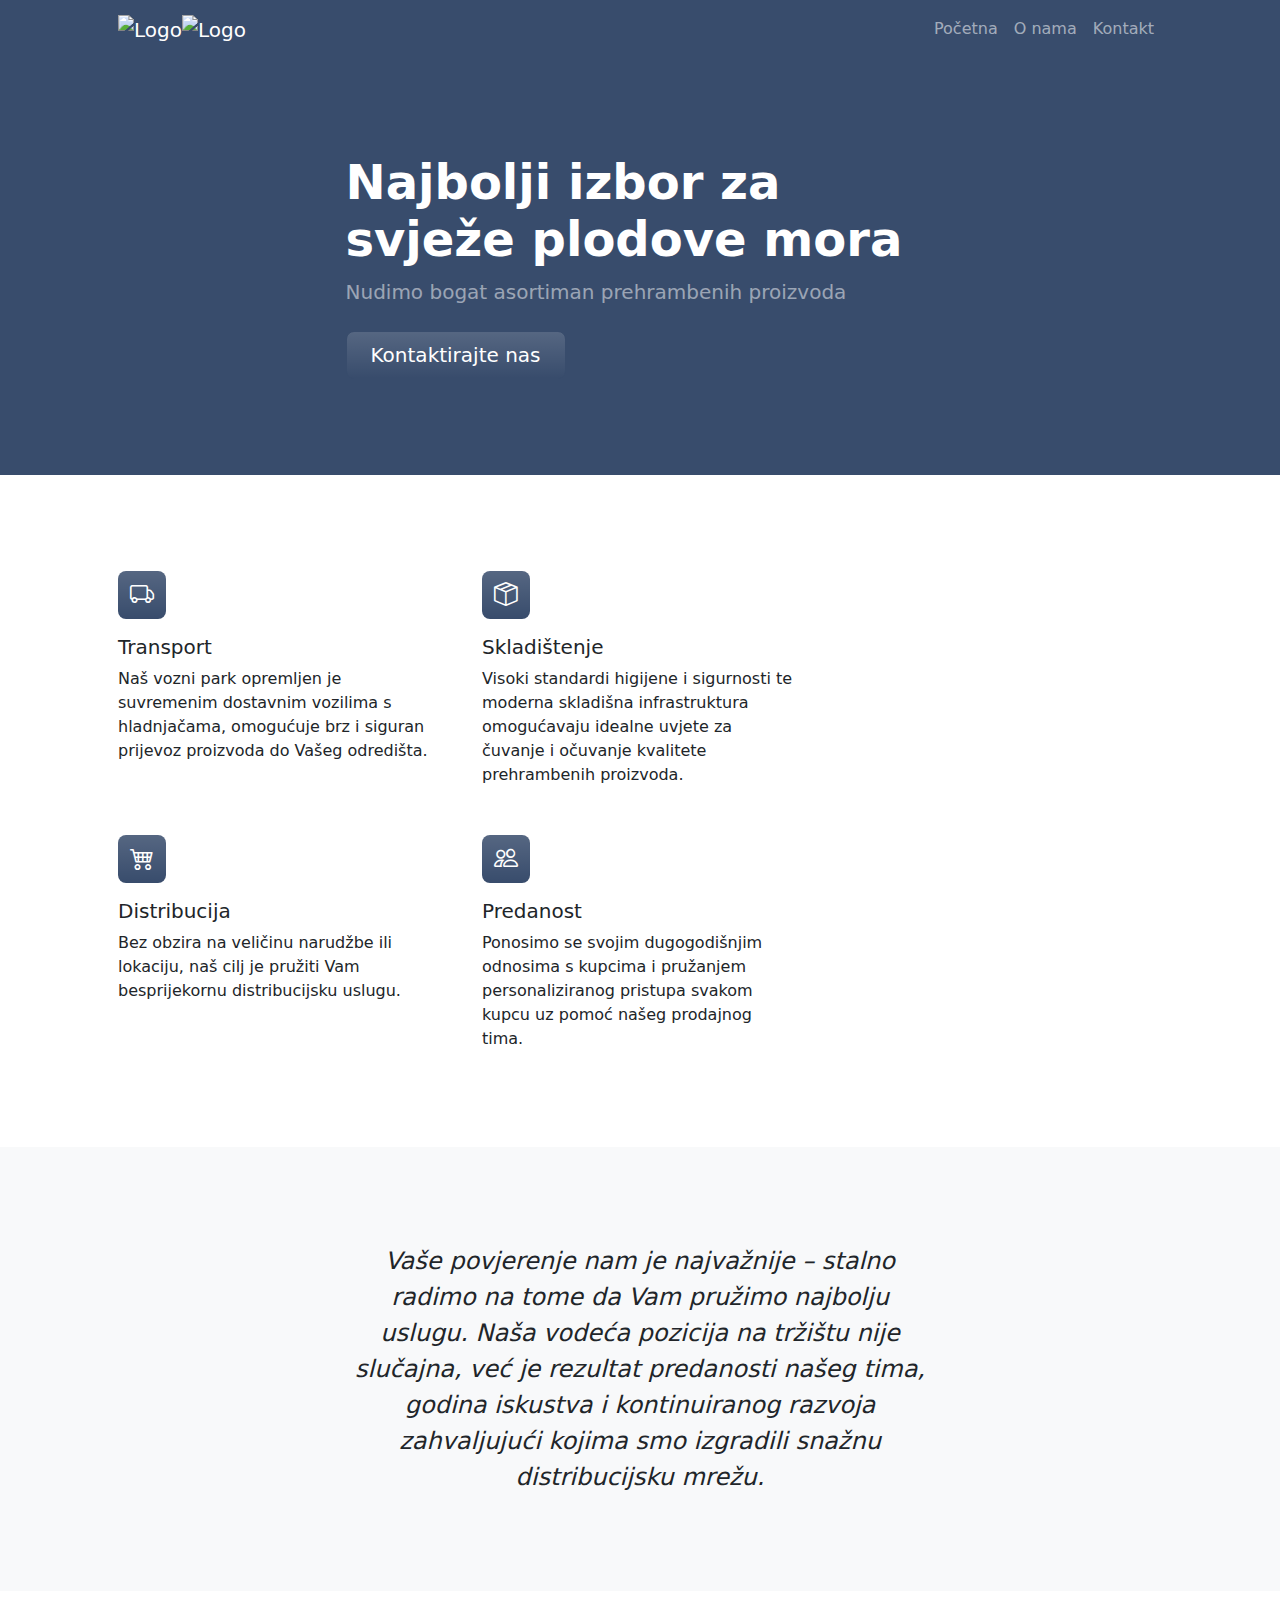
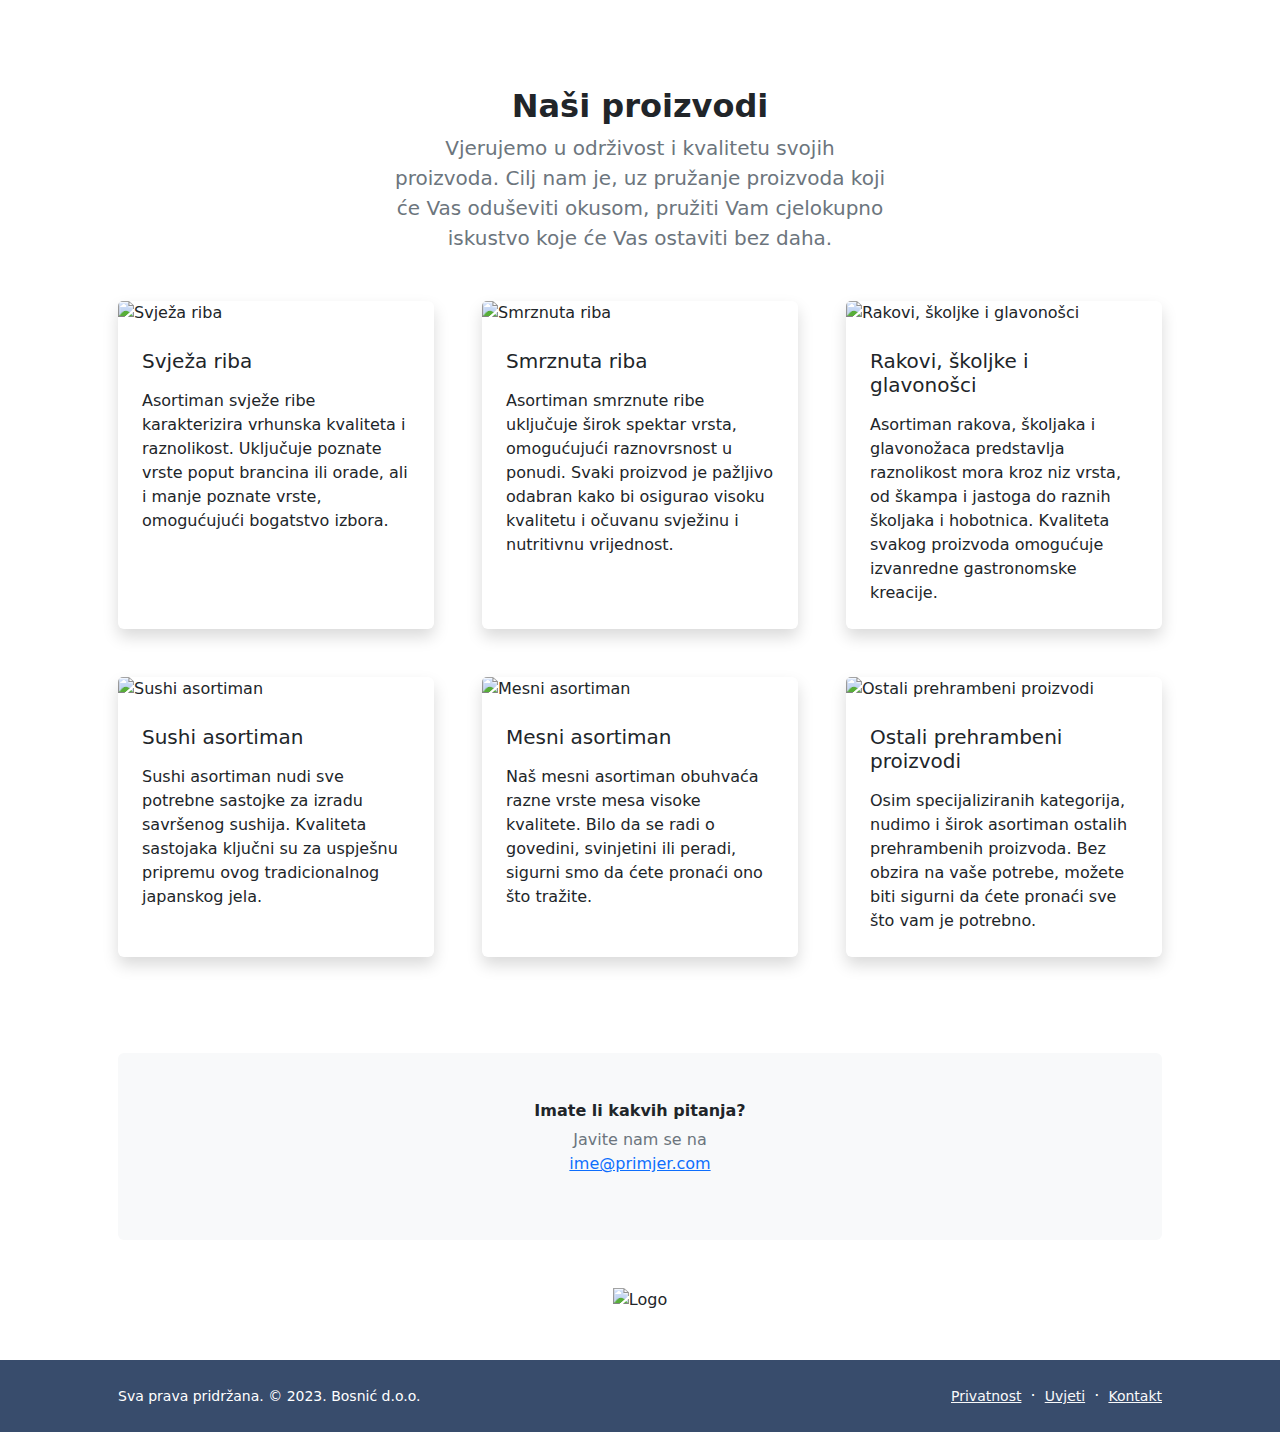
==== index.html @ cce5fdf2 "Update index.html" ====
<!DOCTYPE html>
<html lang="hr">
    <head>
        <meta charset="utf-8" />
        <meta name="viewport" content="width=device-width, initial-scale=1, shrink-to-fit=no" />
        <meta name="description" content="" />
        <meta name="author" content="" />
        <title>Bosnić d.o.o. - Veleprodaja i distribucija plodova mora</title>
        <!-- Favicon-->
        <link rel="icon" type="image/x-icon" href="assets/favicon.ico" />
        <!-- Bootstrap icons-->
        <link href="https://cdn.jsdelivr.net/npm/bootstrap-icons@1.5.0/font/bootstrap-icons.css" rel="stylesheet" />
        <!-- Core theme CSS (includes Bootstrap)-->
        <link href="css/styles.css" rel="stylesheet" />
    </head>
    <body class="d-flex flex-column h-100">
        <main class="flex-shrink-0">
            <!-- Navigation-->
            <nav class="navbar navbar-expand-lg navbar-dark bg-dark">
                <div class="container px-5">
                    <a class="navbar-brand" href="index.html">
                        <img src="/bosnic/assets/octo.png" alt="Logo" style="max-height: 30px;"><img src="/bosnic/assets/text-logo.png" alt="Logo" style="max-height: 30px;">
                    </a>
                    <button class="navbar-toggler" type="button" data-bs-toggle="collapse" data-bs-target="#navbarSupportedContent" aria-controls="navbarSupportedContent" aria-expanded="false" aria-label="Toggle navigation"><span class="navbar-toggler-icon"></span></button>
                    <div class="collapse navbar-collapse" id="navbarSupportedContent">
                        <ul class="navbar-nav ms-auto mb-2 mb-lg-0">
                            <li class="nav-item"><a class="nav-link" href="index.html">Početna</a></li>
                            <li class="nav-item"><a class="nav-link" href="o-nama.html">O nama</a></li>
                            <li class="nav-item"><a class="nav-link" href="kontakt.html">Kontakt</a></li>
                        </ul>
                    </div>
                </div>
            </nav>
            <!-- Header-->
            <header class="bg-dark py-5 bg-img-fish">
                <div class="container px-5">
                    <div class="row gx-5 align-items-center justify-content-center">
                        <div class="col-lg-8 col-xl-7 col-xxl-6">
                            <div class="my-5 text-center text-xl-start">
                                <h1 class="display-5 fw-bolder text-white mb-2">Najbolji izbor za svježe plodove mora</h1>
                                <p class="lead fw-normal text-white-50 mb-4">Nudimo bogat asortiman prehrambenih proizvoda</p>
                                <div class="d-grid gap-3 d-sm-flex justify-content-sm-center justify-content-xl-start">
                                    <a class="btn bg-primary bg-gradient btn-primary btn-lg px-4 me-sm-3" href="kontakt.html">Kontaktirajte nas</a>
                                </div>
                            </div>
                        </div>
                    </div>
                </div>
            </header>
            <!-- Features section-->
            <section class="py-5" id="features">
                <div class="container px-5 my-5">
                    <div class="row gx-5">
                        <div class="col-lg-8">
                            <div class="row gx-5 row-cols-1 row-cols-md-2">
                                <div class="col mb-5 h-100">
                                    <div class="feature bg-primary bg-gradient text-white rounded-3 mb-3"><i class="bi bi-truck"></i></div>
                                    <h2 class="h5">Transport</h2>
                                    <p class="mb-0">Naš vozni park opremljen je suvremenim dostavnim vozilima s hladnjačama, omogućuje brz i siguran prijevoz proizvoda do Vašeg odredišta.</p>
                                </div>
                                <div class="col mb-5 h-100">
                                    <div class="feature bg-primary bg-gradient text-white rounded-3 mb-3"><i class="bi bi-box-seam"></i></div>
                                    <h2 class="h5">Skladištenje</h2>
                                    <p class="mb-0">Visoki standardi higijene i sigurnosti te moderna skladišna infrastruktura omogućavaju idealne uvjete za čuvanje i očuvanje kvalitete prehrambenih proizvoda.</p>
                                </div>
                                <div class="col mb-5 mb-md-0 h-100">
                                    <div class="feature bg-primary bg-gradient text-white rounded-3 mb-3"><i class="bi bi-cart4"></i></div>
                                    <h2 class="h5">Distribucija</h2>
                                    <p class="mb-0">Bez obzira na veličinu narudžbe ili lokaciju, naš cilj je pružiti Vam besprijekornu distribucijsku uslugu.</p>
                                </div>
				<div class="col h-100">
                                    <div class="feature bg-primary bg-gradient text-white rounded-3 mb-3"><i class="bi bi-people"></i></div>
                                    <h2 class="h5">Predanost</h2>
                                    <p class="mb-0">Ponosimo se svojim dugogodišnjim odnosima s kupcima i pružanjem personaliziranog pristupa svakom kupcu uz pomoć našeg prodajnog tima.</p>
                                </div>
                            </div>
                        </div>
                    </div>
                </div>
            </section>
            <!-- Testimonial section-->
            <div class="py-5 bg-light">
                <div class="container px-5 my-5">
                    <div class="row gx-5 justify-content-center">
                        <div class="col-lg-10 col-xl-7">
                            <div class="text-center">
                                <div class="fs-4 fst-italic">Vaše povjerenje nam je najvažnije – stalno radimo na tome da Vam pružimo najbolju uslugu. Naša vodeća pozicija na tržištu nije slučajna, već je rezultat predanosti našeg tima, godina iskustva i kontinuiranog razvoja zahvaljujući kojima smo izgradili snažnu distribucijsku mrežu.</div>
                            </div>
                        </div>
                    </div>
                </div>
            </div>
            <!-- Blog preview section-->
            <section class="py-5">
                <div class="container px-5 my-5">
                    <div class="row gx-5 justify-content-center">
                        <div class="col-lg-8 col-xl-6">
                            <div class="text-center">
                                <h2 class="fw-bolder">Naši proizvodi</h2>
                                <p class="lead fw-normal text-muted mb-5">Vjerujemo u održivost i kvalitetu svojih proizvoda. Cilj nam je, uz pružanje proizvoda koji će Vas oduševiti okusom, pružiti Vam cjelokupno iskustvo koje će Vas ostaviti bez daha.</p>
                            </div>
                        </div>
                    </div>
                    <div class="row gx-5">
                        <div class="col-lg-4 mb-5">
                            <div class="card h-100 shadow border-0">
                                <img class="card-img-top" src="/bosnic/assets/svjeza-riba.jpg" alt="Svježa riba" />
                                <div class="card-body p-4">
                                    <h5 class="card-title mb-3">Svježa riba</h5>
                                    <p class="card-text mb-0">Asortiman svježe ribe karakterizira vrhunska kvaliteta i raznolikost. Uključuje poznate vrste poput brancina ili orade, ali i manje poznate vrste, omogućujući bogatstvo izbora.</p>
                                </div>
                            </div>
                        </div>
                        <div class="col-lg-4 mb-5">
                            <div class="card h-100 shadow border-0">
                                <img class="card-img-top" src="/bosnic/assets/smrznuta-riba.jpg" alt="Smrznuta riba" />
                                <div class="card-body p-4">
                                    <h5 class="card-title mb-3">Smrznuta riba</h5>
                                    <p class="card-text mb-0">Asortiman smrznute ribe uključuje širok spektar vrsta, omogućujući raznovrsnost u ponudi. Svaki proizvod je pažljivo odabran kako bi osigurao visoku kvalitetu i očuvanu svježinu i nutritivnu vrijednost.</p>
                                </div>
                            </div>
                        </div>
                        <div class="col-lg-4 mb-5">
                            <div class="card h-100 shadow border-0">
                                <img class="card-img-top" src="/bosnic/assets/rakovi-skoljke.jpg" alt="Rakovi, školjke i glavonošci" />
                                <div class="card-body p-4">
                                    <h5 class="card-title mb-3">Rakovi, školjke i glavonošci</h5>
                                    <p class="card-text mb-0">Asortiman rakova, školjaka i glavonožaca predstavlja raznolikost mora kroz niz vrsta, od škampa i jastoga do raznih školjaka i hobotnica. Kvaliteta svakog proizvoda omogućuje izvanredne gastronomske kreacije.</p>
                                </div>
                            </div>
                        </div>
						<div class="col-lg-4 mb-5">
                            <div class="card h-100 shadow border-0">
                                <img class="card-img-top" src="/bosnic/assets/sushi.jpg" alt="Sushi asortiman" />
                                <div class="card-body p-4">
                                    <h5 class="card-title mb-3">Sushi asortiman</h5>
                                    <p class="card-text mb-0">Sushi asortiman nudi sve potrebne sastojke za izradu savršenog sushija. Kvaliteta sastojaka ključni su za uspješnu pripremu ovog tradicionalnog japanskog jela.</p>
                                </div>
                            </div>
                        </div>
						<div class="col-lg-4 mb-5">
                            <div class="card h-100 shadow border-0">
                                <img class="card-img-top" src="/bosnic/assets/meso.jpg" alt="Mesni asortiman" />
                                <div class="card-body p-4">
                                    <h5 class="card-title mb-3">Mesni asortiman</h5>
                                    <p class="card-text mb-0">Naš mesni asortiman obuhvaća razne vrste mesa visoke kvalitete. Bilo da se radi o govedini, svinjetini ili peradi, sigurni smo da ćete pronaći ono što tražite.</p>
                                </div>
                            </div>
                        </div>
						<div class="col-lg-4 mb-5">
                            <div class="card h-100 shadow border-0">
                                <img class="card-img-top" src="/bosnic/assets/ostalo.jpg" alt="Ostali prehrambeni proizvodi" />
                                <div class="card-body p-4">
                                    <h5 class="card-title mb-3">Ostali prehrambeni proizvodi</h5>
                                    <p class="card-text mb-0">Osim specijaliziranih kategorija, nudimo i širok asortiman ostalih prehrambenih proizvoda. Bez obzira na vaše potrebe, možete biti sigurni da ćete pronaći sve što vam je potrebno.</p>
                                </div>
                            </div>
                        </div>
                    </div>
                    <!-- Call to action-->
                    <div class="col-auto">
                            <div class="card border-0 bg-light mt-xl-5">
                                <div class="card-body p-4 py-lg-5">
                                    <div class="d-flex align-items-center justify-content-center">
                                        <div class="text-center">
                                            <div class="h6 fw-bolder">Imate li kakvih pitanja?</div>
                                            <p class="text-muted">
                                                Javite nam se na
                                                <br />
                                                <a href="#!">ime@primjer.com</a>
                                            </p>
                                        </div>
                                    </div>
                                </div>
                            </div>
                        </div>
                </div>
                <div class="d-flex align-items-center justify-content-center">
                        <img src="/bosnic/assets/logo.png" alt="Logo" style="max-height: 250px; max-width: 200px;">
                </div>
            </section>
        </main>
        <!-- Footer-->
        <footer class="bg-dark py-4 mt-auto">
            <div class="container px-5">
                <div class="row align-items-center justify-content-between flex-column flex-sm-row">
                    <div class="col-auto"><div class="small m-0 text-white">Sva prava pridržana. &copy; 2023. Bosnić d.o.o.</div></div>
                    <div class="col-auto">
                        <a class="link-light small" href="#!">Privatnost</a>
                        <span class="text-white mx-1">&middot;</span>
                        <a class="link-light small" href="#!">Uvjeti</a>
                        <span class="text-white mx-1">&middot;</span>
                        <a class="link-light small" href="#!">Kontakt</a>
                    </div>
                </div>
            </div>
        </footer>
        <!-- Bootstrap core JS-->
        <script src="https://cdn.jsdelivr.net/npm/bootstrap@5.2.3/dist/js/bootstrap.bundle.min.js"></script>
        <!-- Core theme JS-->
        <script src="js/scripts.js"></script>
    </body>
</html>
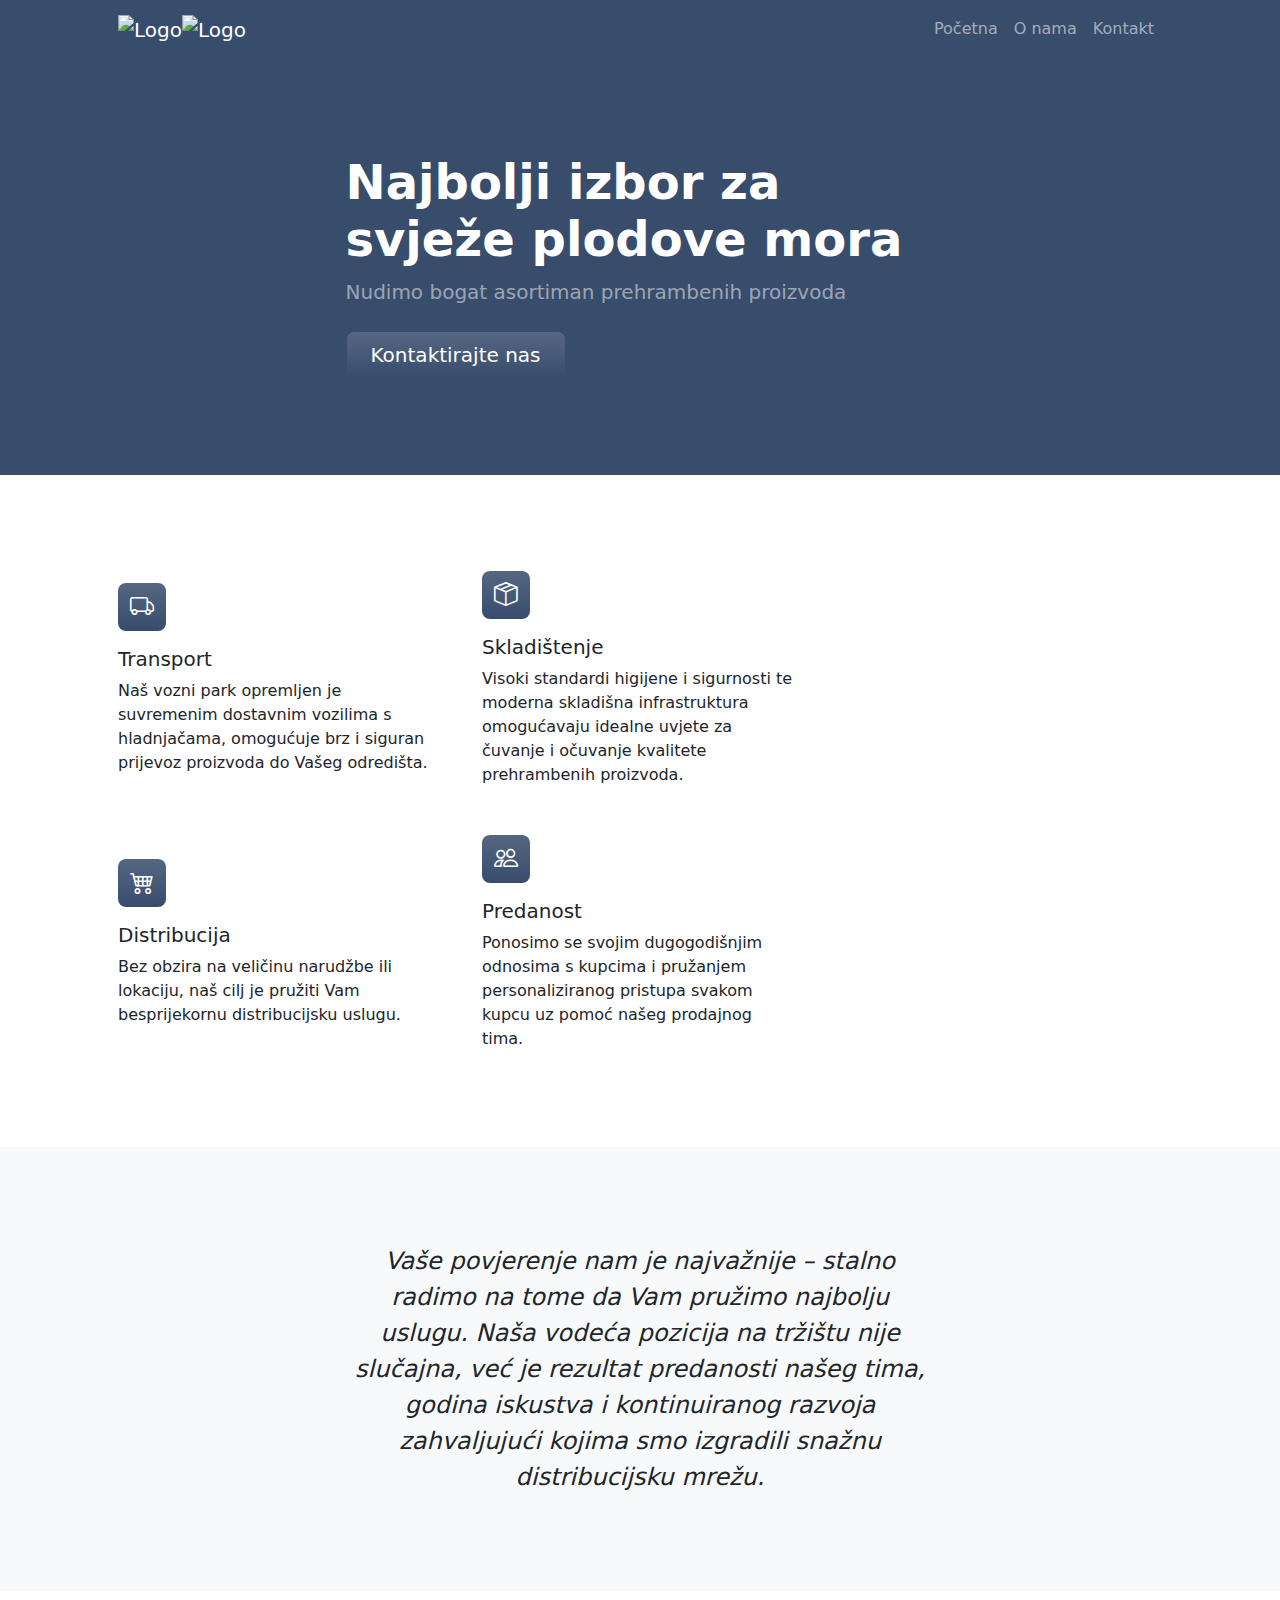
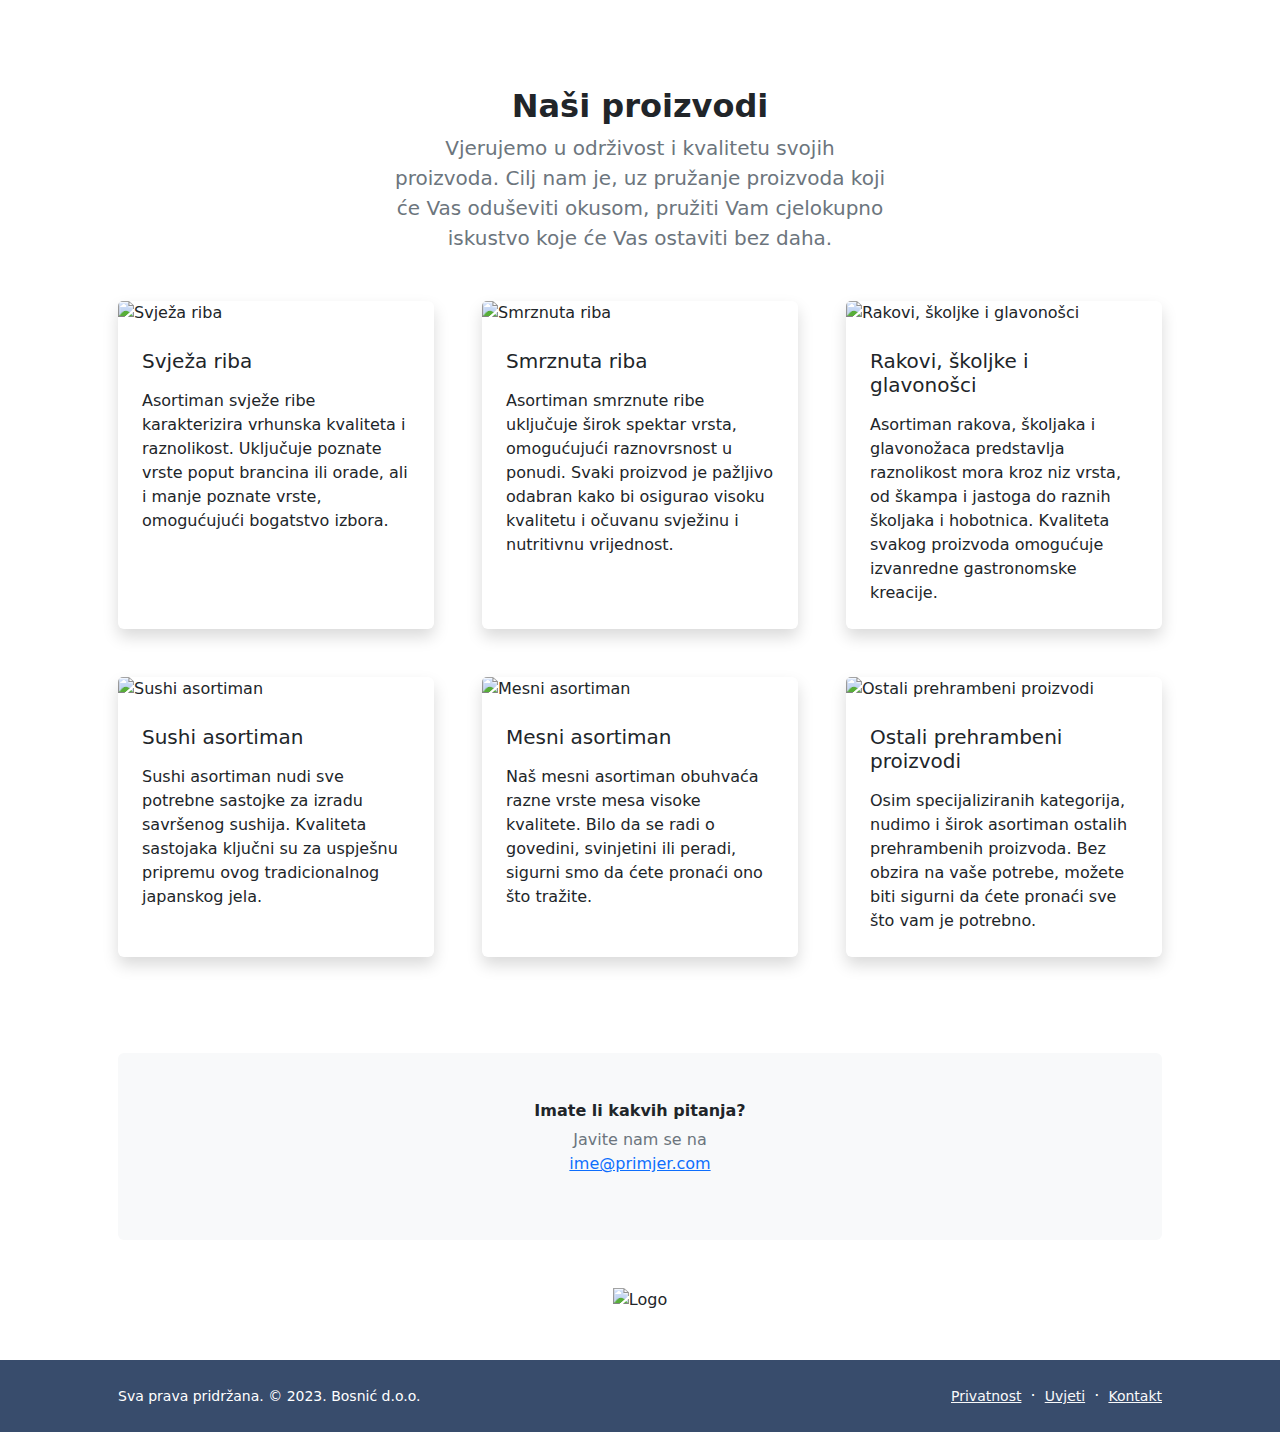
==== commit 4982e370: "Update index.html" ====
--- a/index.html
+++ b/index.html
@@ -52,7 +52,7 @@
                 <div class="container px-5 my-5">
                     <div class="row gx-5">
                         <div class="col-lg-8">
-                            <div class="row gx-5 row-cols-1 row-cols-md-2">
+                            <div class="row gx-5 row-cols-1 row-cols-md-2 align-items-center justify-content-center">
                                 <div class="col mb-5 h-100">
                                     <div class="feature bg-primary bg-gradient text-white rounded-3 mb-3"><i class="bi bi-truck"></i></div>
                                     <h2 class="h5">Transport</h2>
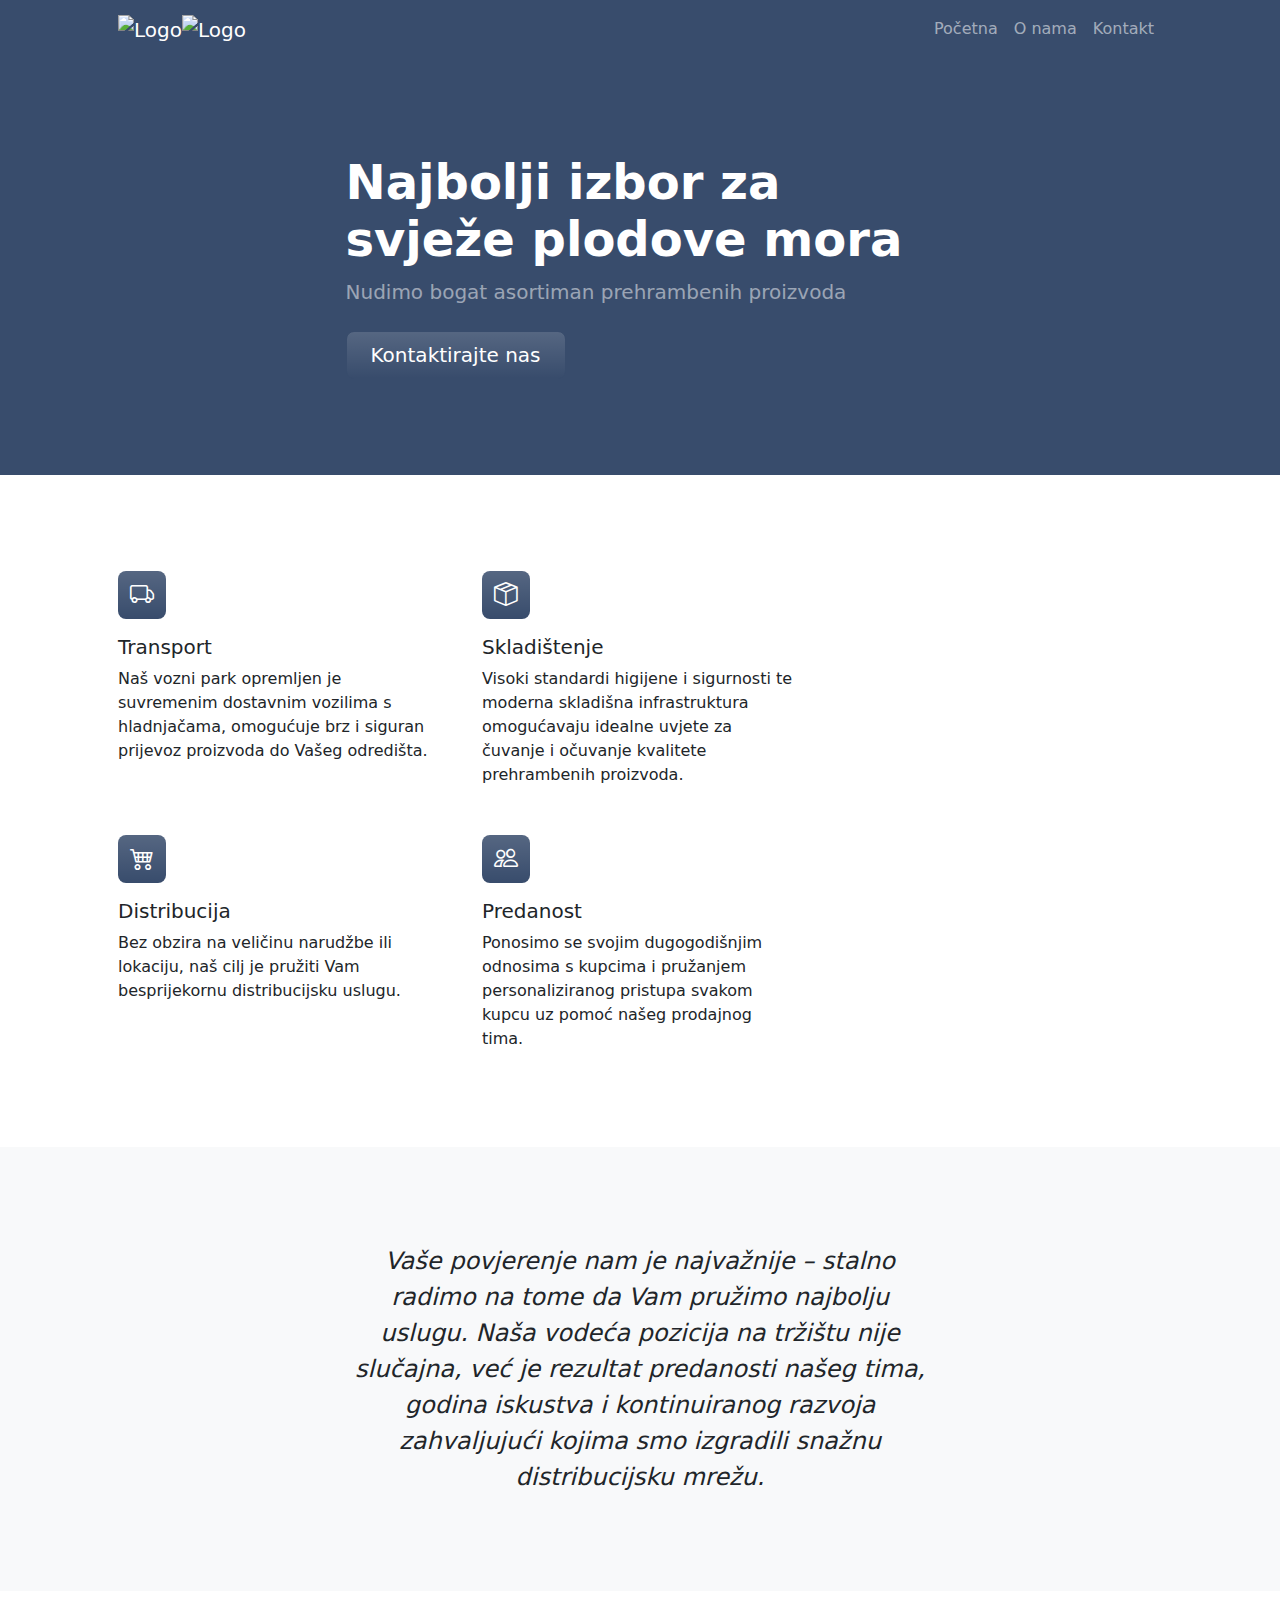
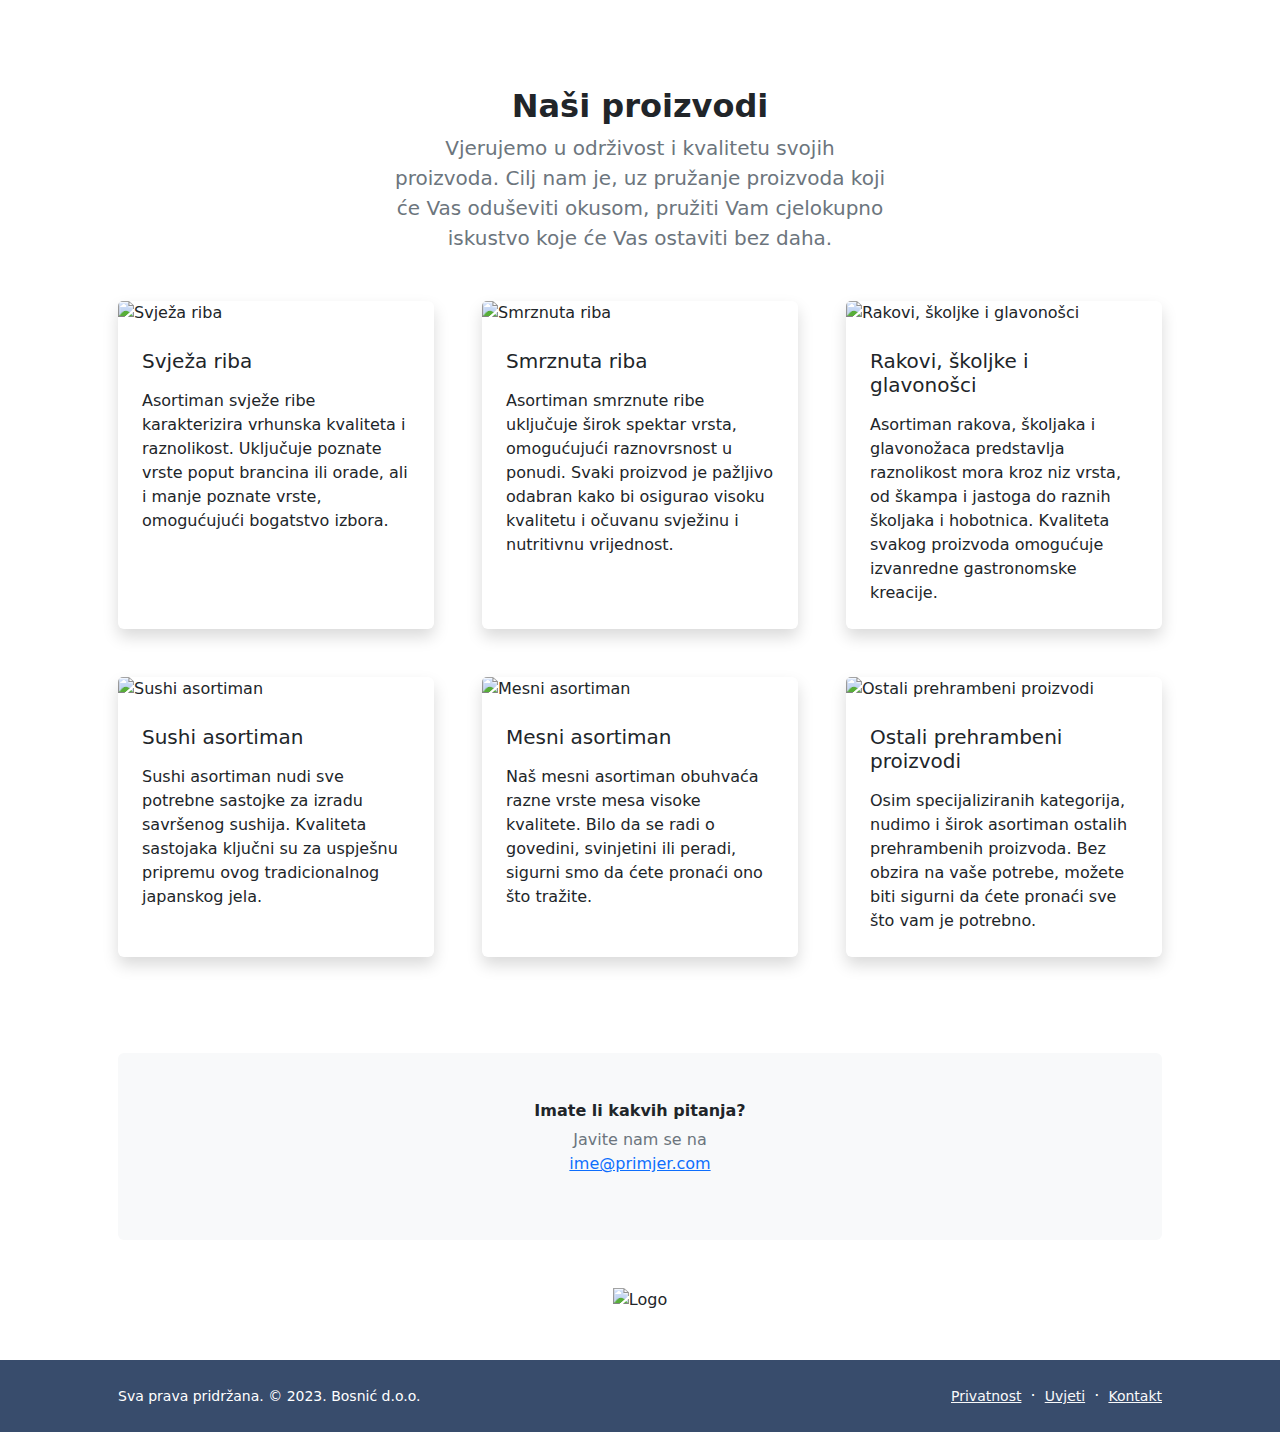
==== commit 08740345: "Update index.html" ====
--- a/index.html
+++ b/index.html
@@ -48,11 +48,11 @@
                 </div>
             </header>
             <!-- Features section-->
-            <section class="py-5" id="features">
+            <section class="py-5 align-items-center justify-content-center" id="features">
                 <div class="container px-5 my-5">
                     <div class="row gx-5">
                         <div class="col-lg-8">
-                            <div class="row gx-5 row-cols-1 row-cols-md-2 align-items-center justify-content-center">
+                            <div class="row gx-5 row-cols-1 row-cols-md-2">
                                 <div class="col mb-5 h-100">
                                     <div class="feature bg-primary bg-gradient text-white rounded-3 mb-3"><i class="bi bi-truck"></i></div>
                                     <h2 class="h5">Transport</h2>
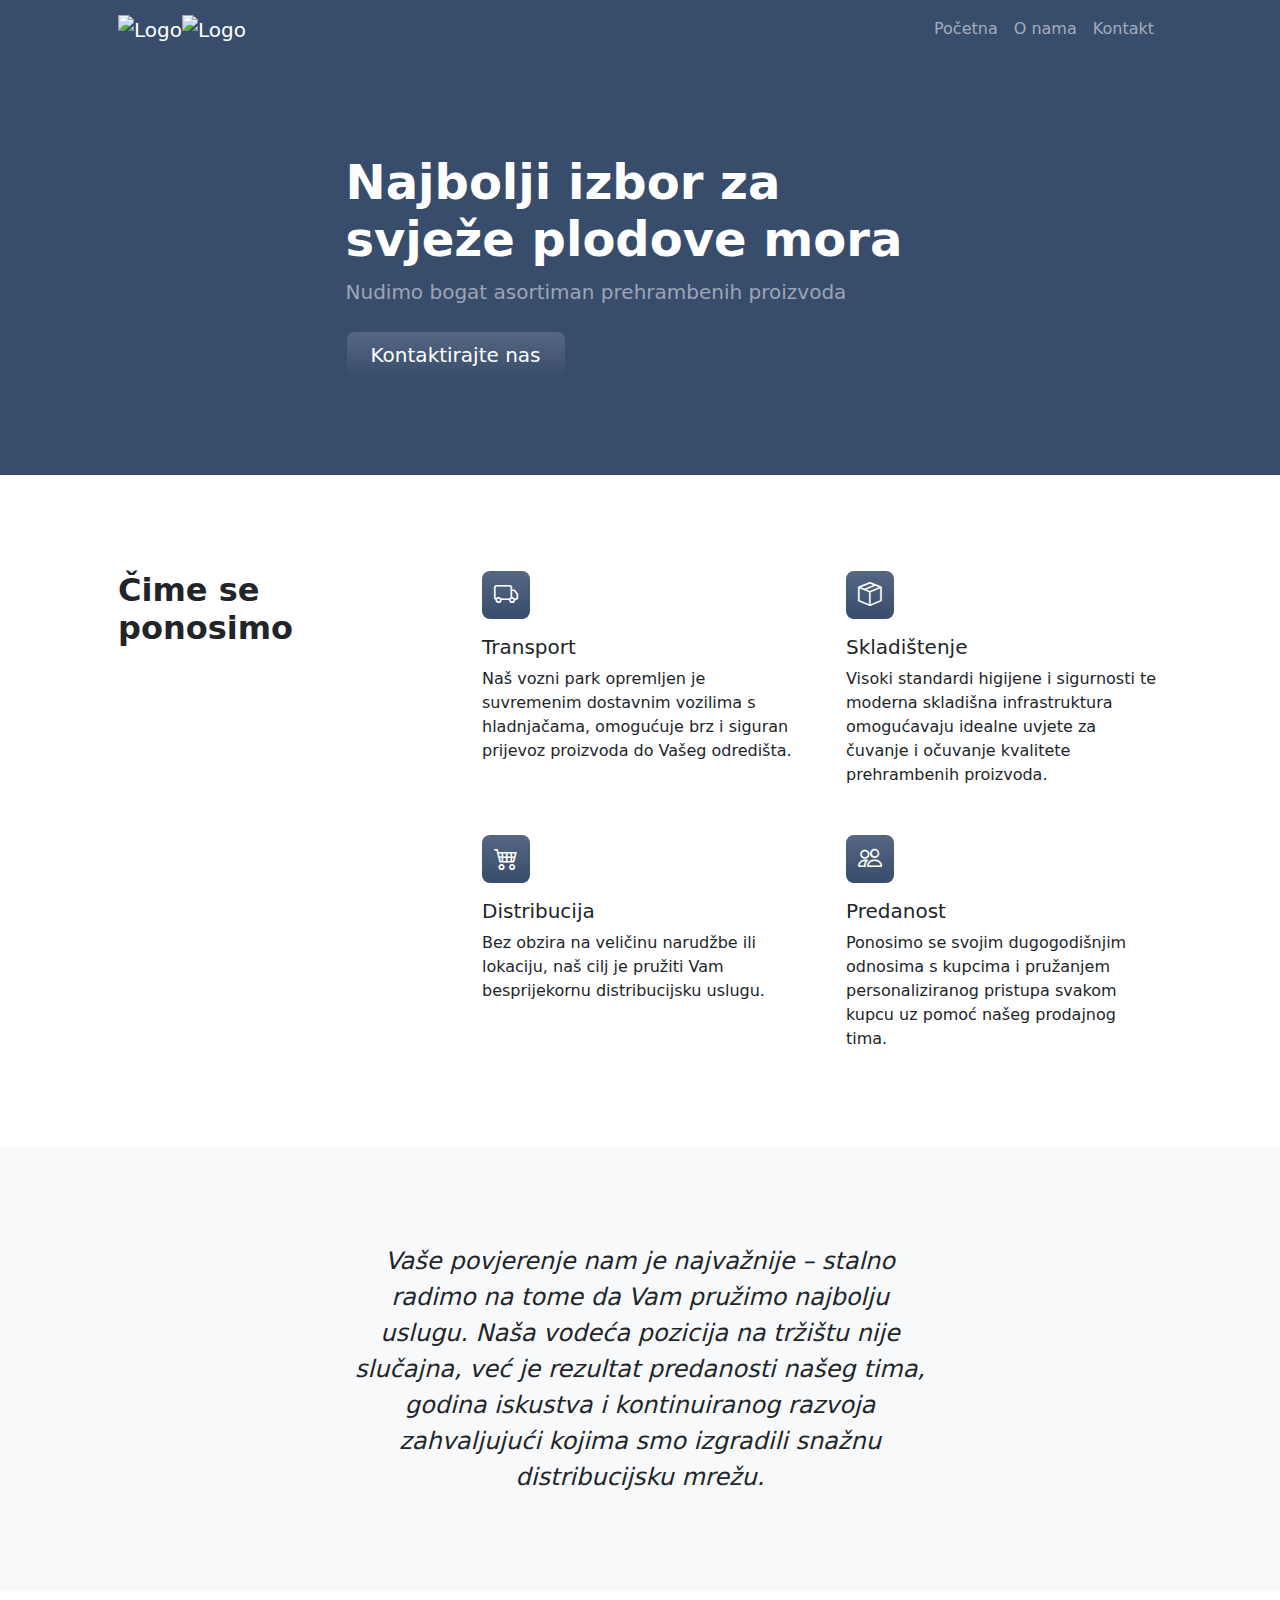
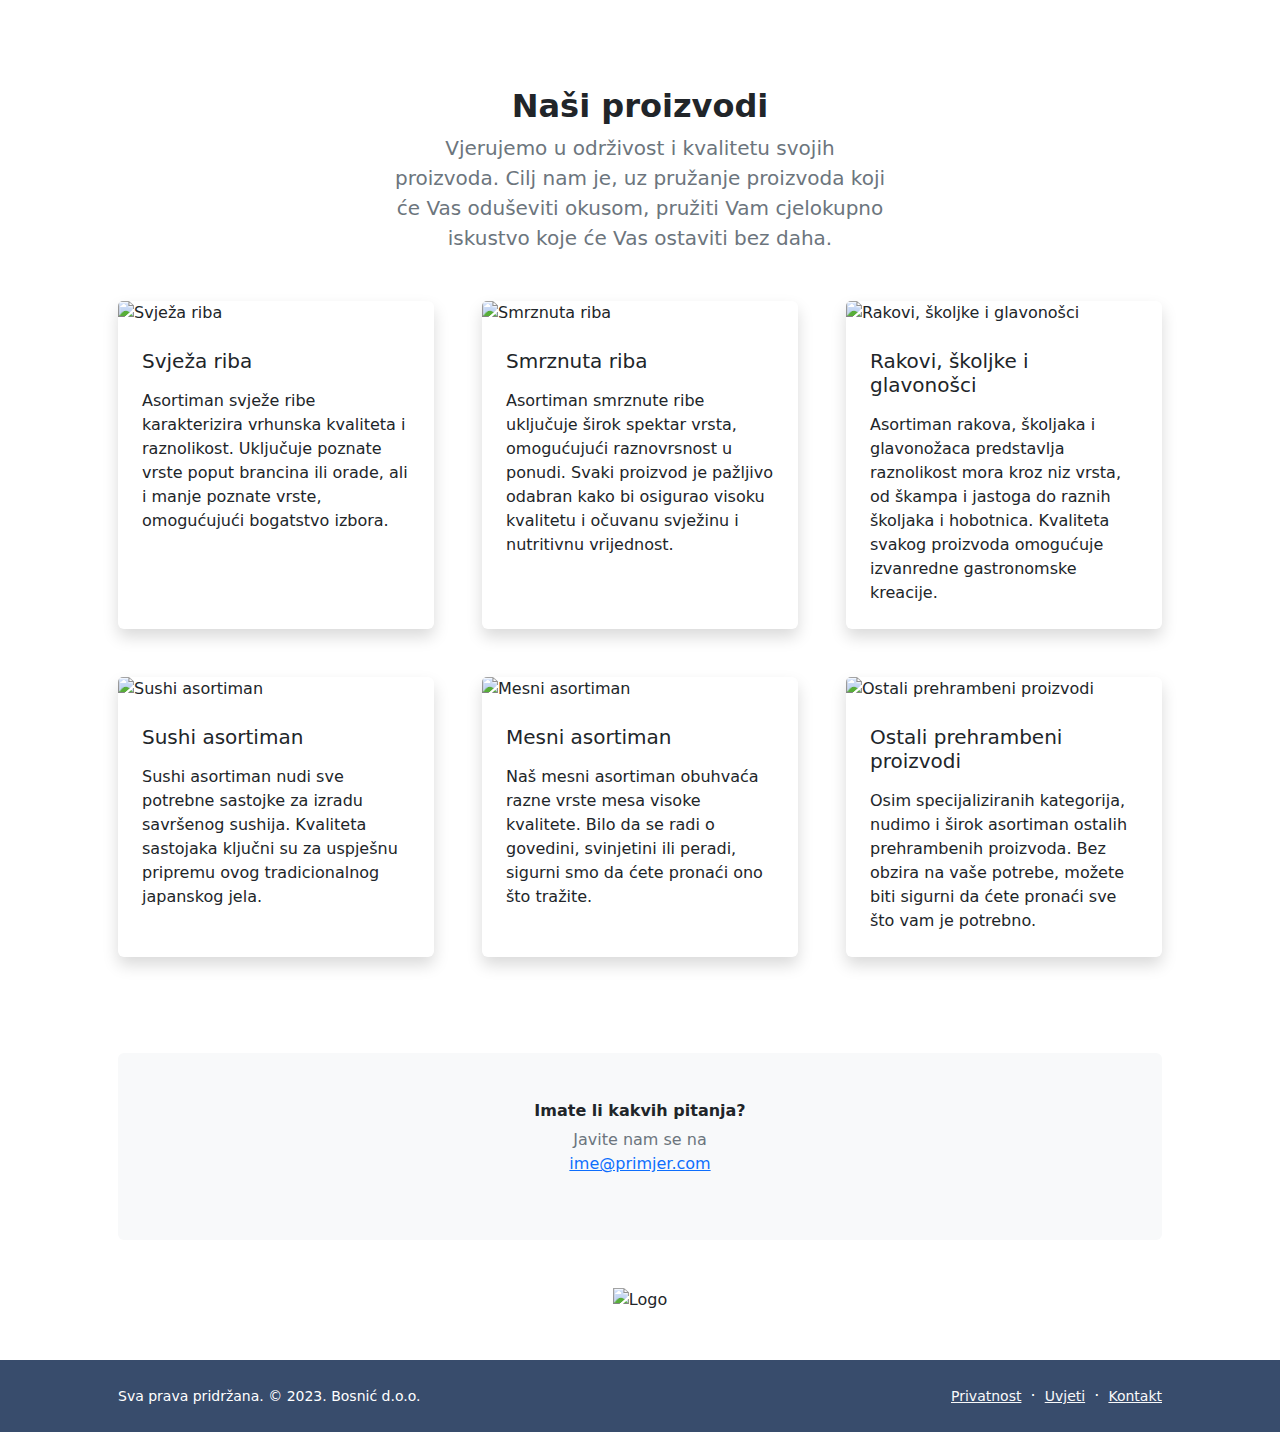
==== commit 6e5e5daa: "Update index.html" ====
--- a/index.html
+++ b/index.html
@@ -48,10 +48,11 @@
                 </div>
             </header>
             <!-- Features section-->
-            <section class="py-5 align-items-center justify-content-center" id="features">
+            <section class="py-5" id="features">
                 <div class="container px-5 my-5">
                     <div class="row gx-5">
-                        <div class="col-lg-8">
+                        <div class="col-lg-4 mb-5 mb-lg-0"><h2 class="fw-bolder mb-0">Čime se ponosimo</h2></div>
+			    <div class="col-lg-8">
                             <div class="row gx-5 row-cols-1 row-cols-md-2">
                                 <div class="col mb-5 h-100">
                                     <div class="feature bg-primary bg-gradient text-white rounded-3 mb-3"><i class="bi bi-truck"></i></div>
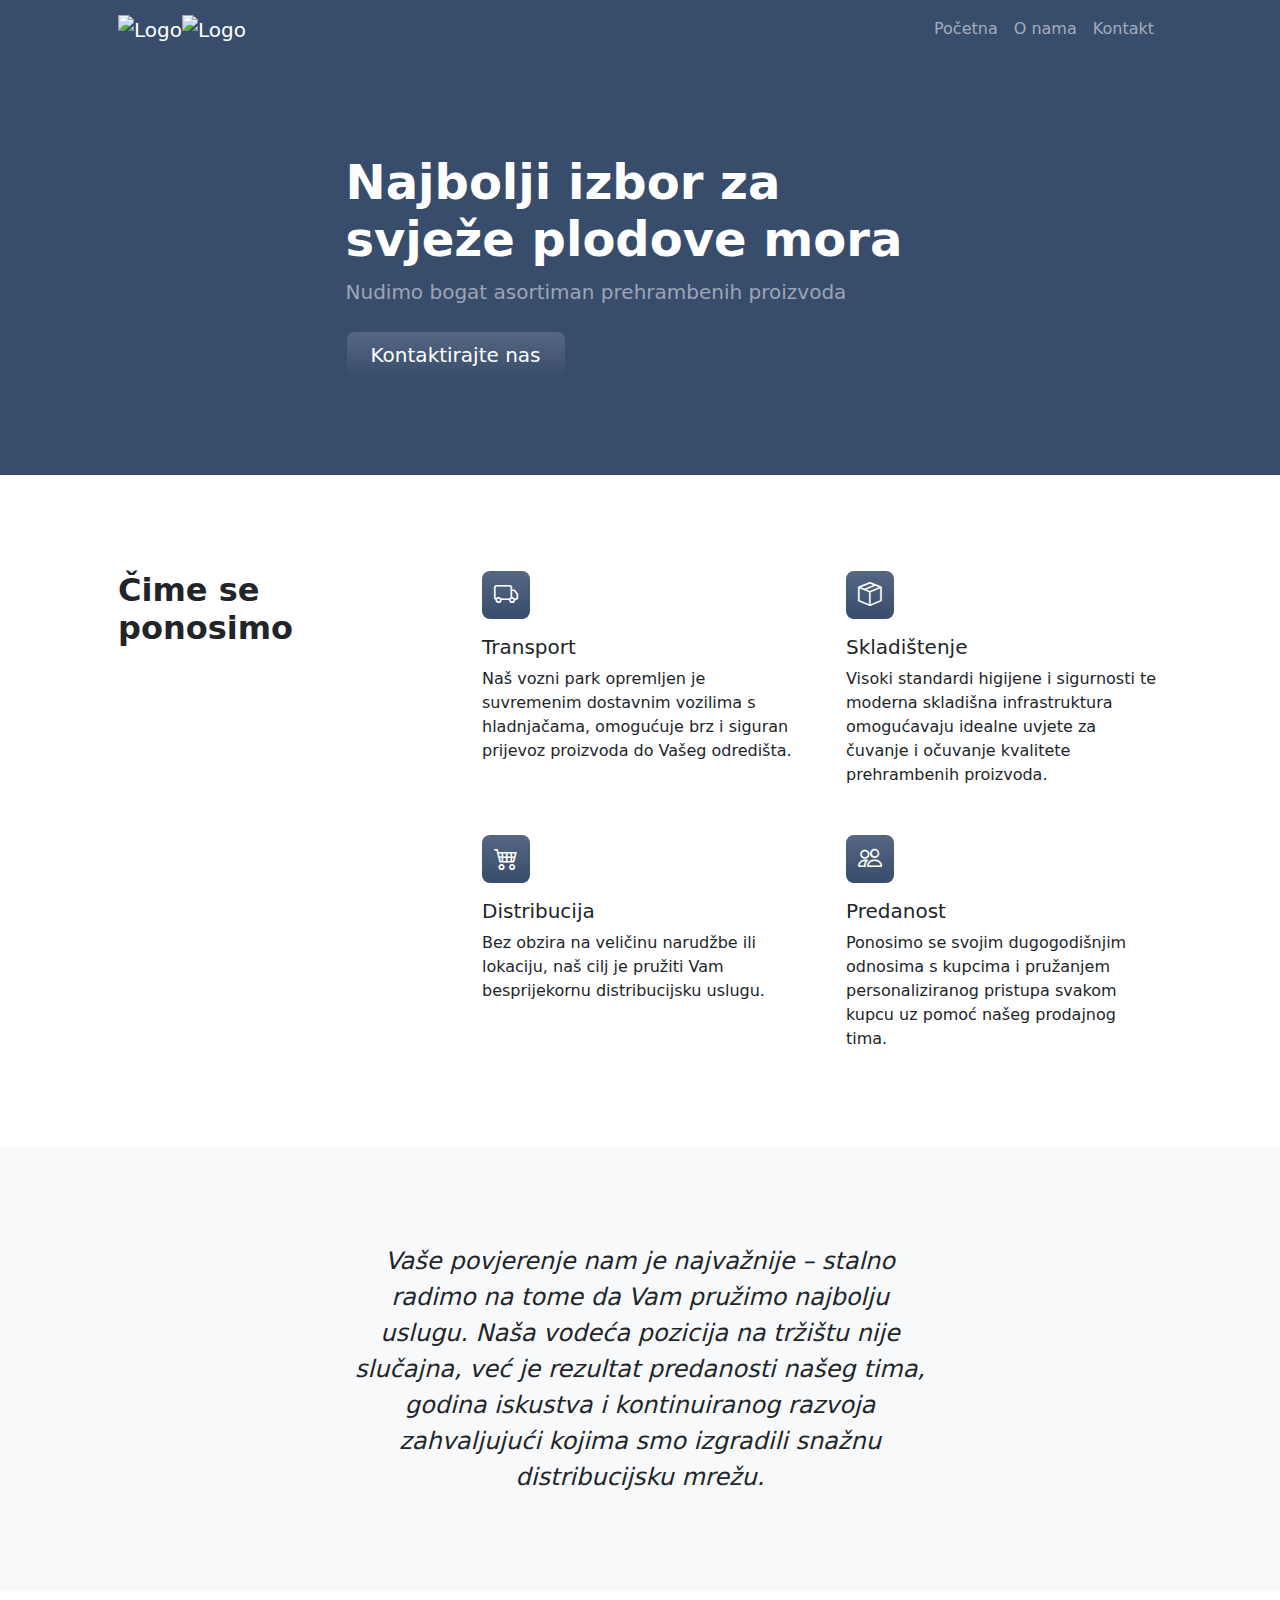
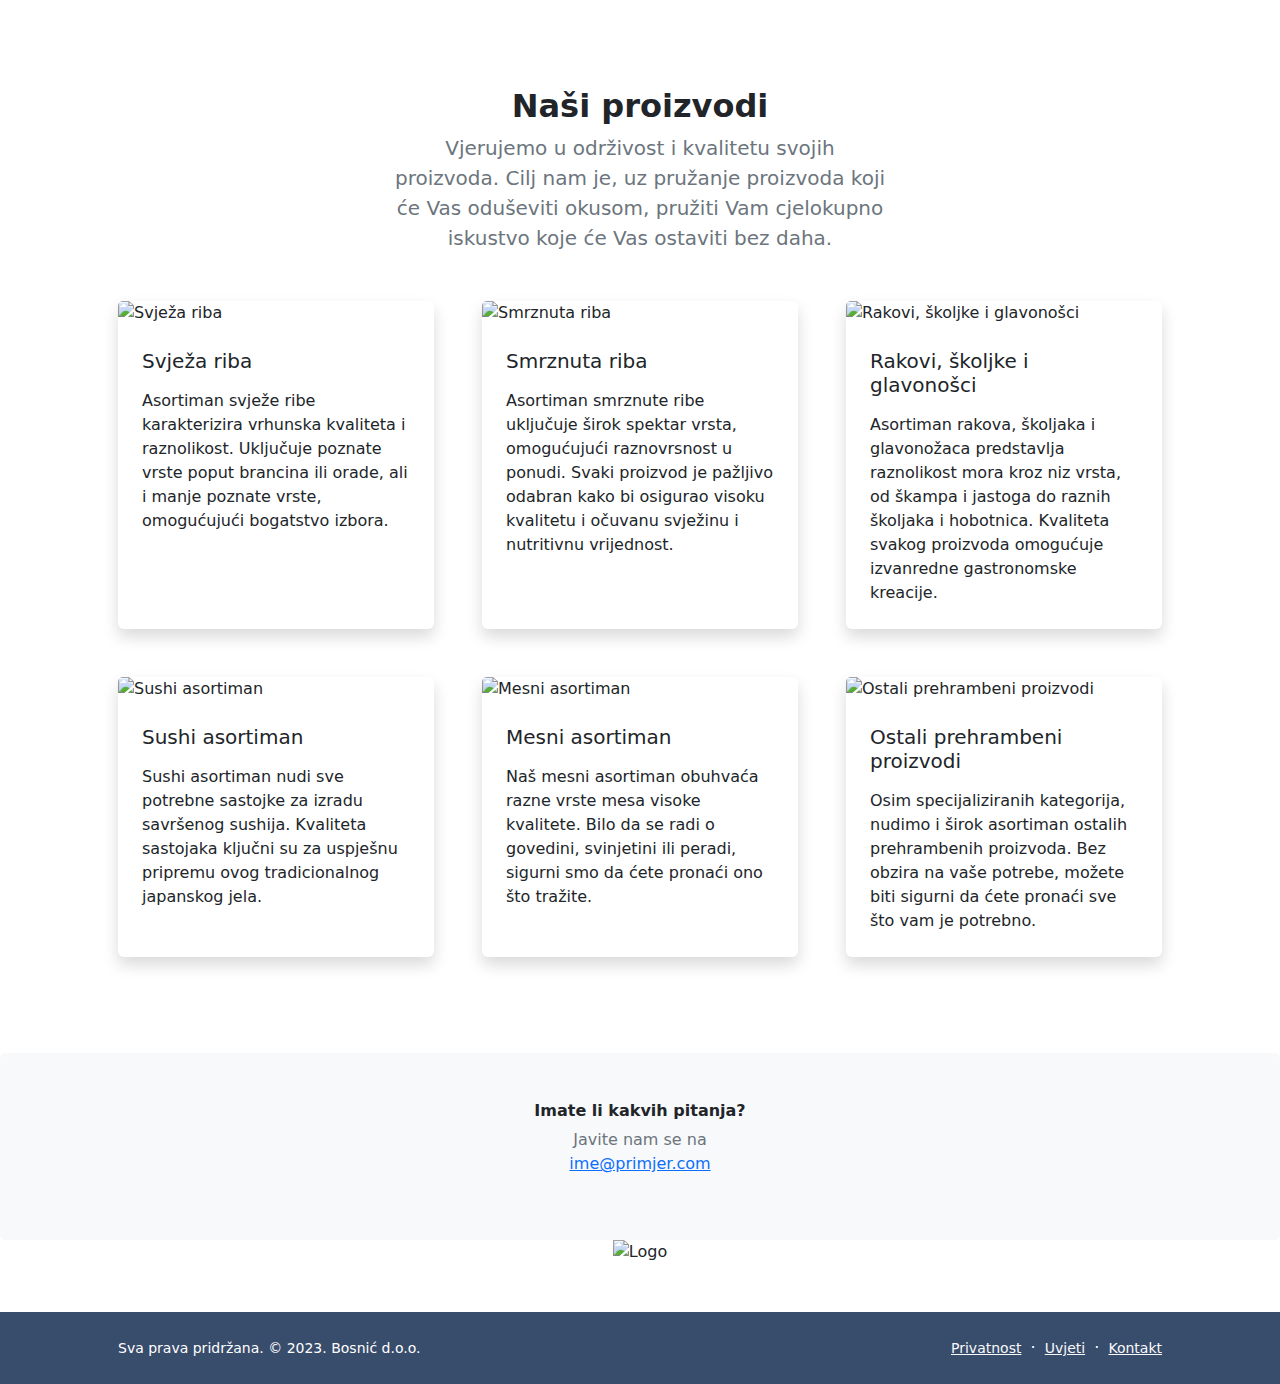
==== commit 1491ddd5: "Update index.html" ====
--- a/index.html
+++ b/index.html
@@ -158,22 +158,22 @@
                             </div>
                         </div>
                     </div>
-                    <!-- Call to action-->
-                    <div class="col-auto">
-                            <div class="card border-0 bg-light mt-xl-5">
-                                <div class="card-body p-4 py-lg-5">
-                                    <div class="d-flex align-items-center justify-content-center">
-                                        <div class="text-center">
-                                            <div class="h6 fw-bolder">Imate li kakvih pitanja?</div>
-                                            <p class="text-muted">
-                                                Javite nam se na
-                                                <br />
-                                                <a href="#!">ime@primjer.com</a>
-                                            </p>
-                                        </div>
-                                    </div>
-                                </div>
-                            </div>
+                </div>
+		<!-- Call to action-->
+                <div class="col-auto">
+                        <div class="card border-0 bg-light mt-xl-5">
+                        <div class="card-body p-4 py-lg-5">
+                                <div class="d-flex align-items-center justify-content-center">
+                                <div class="text-center">
+                                        <div class="h6 fw-bolder">Imate li kakvih pitanja?</div>
+                                        <p class="text-muted">
+                                        Javite nam se na
+                                        <br />
+                                        <a href="#!">ime@primjer.com</a>
+                                        </p>
+                                </div>
+                                </div>
+                        </div>
                         </div>
                 </div>
                 <div class="d-flex align-items-center justify-content-center">
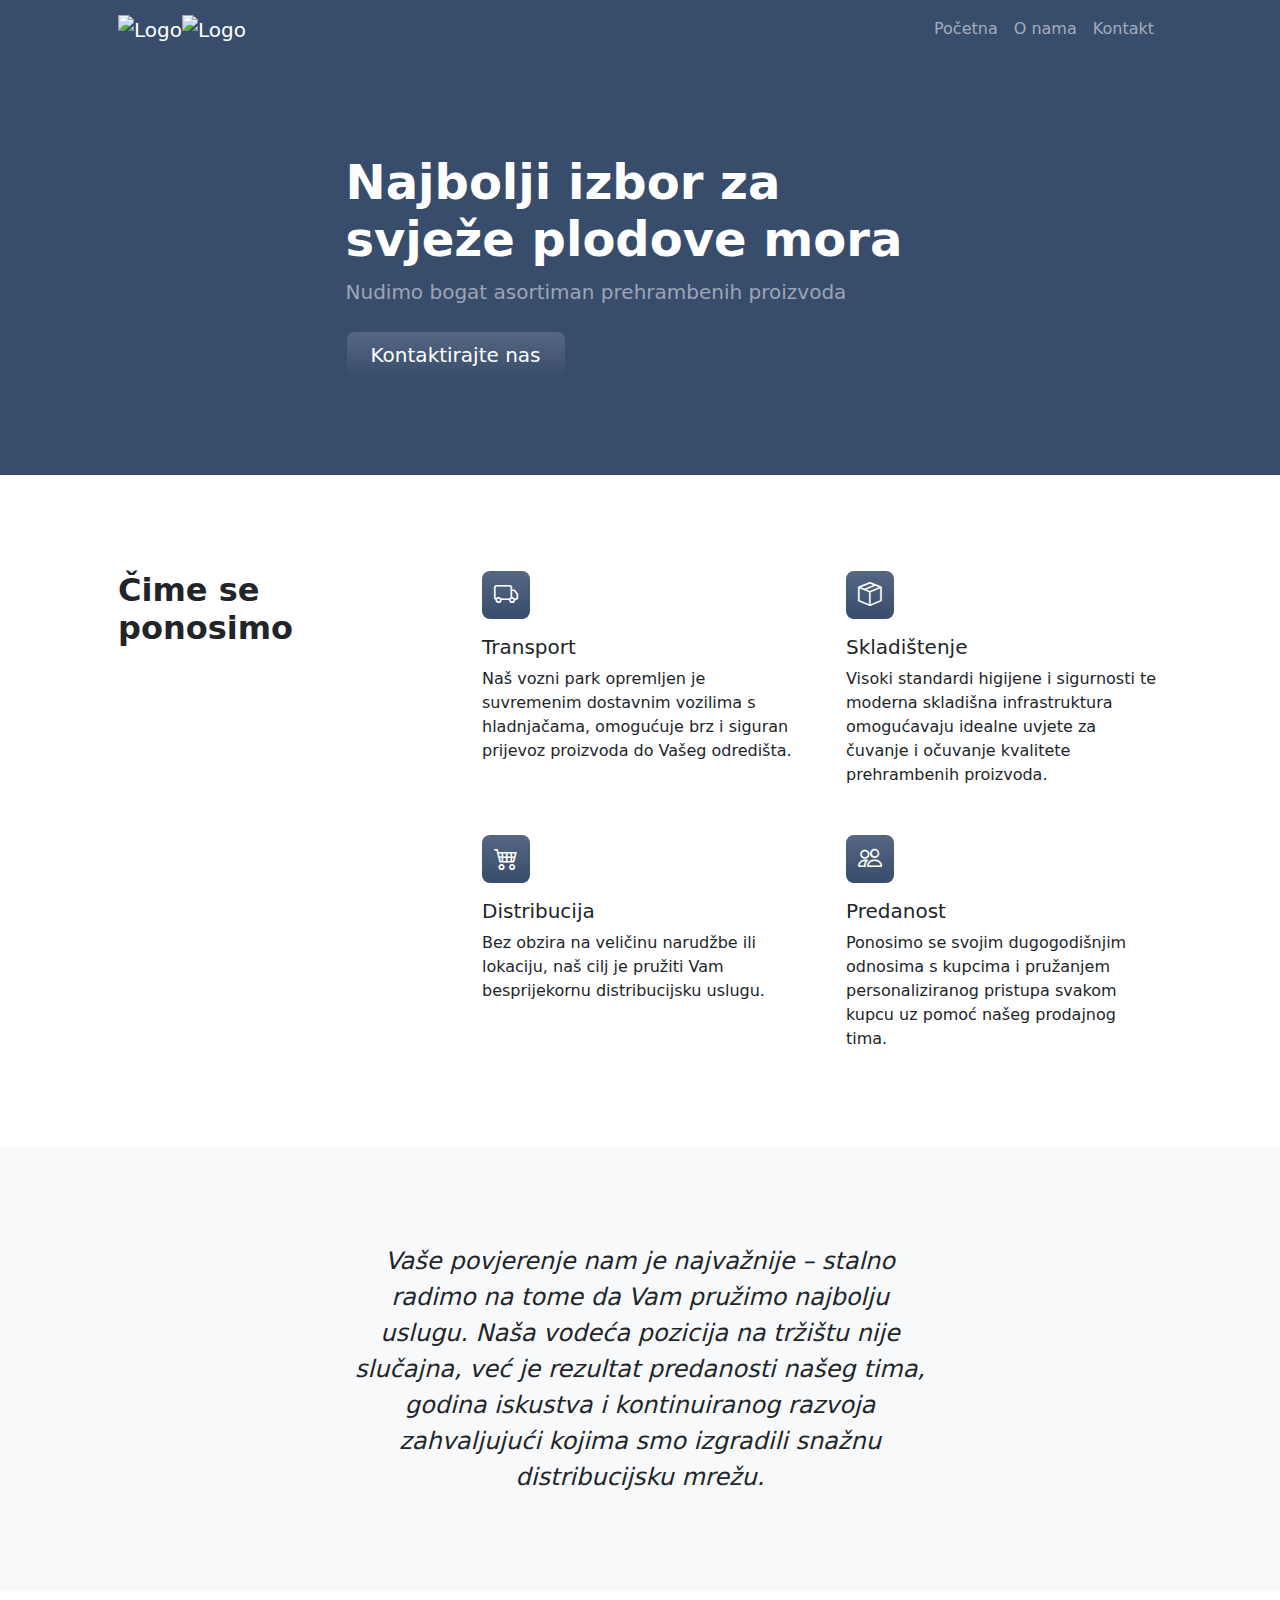
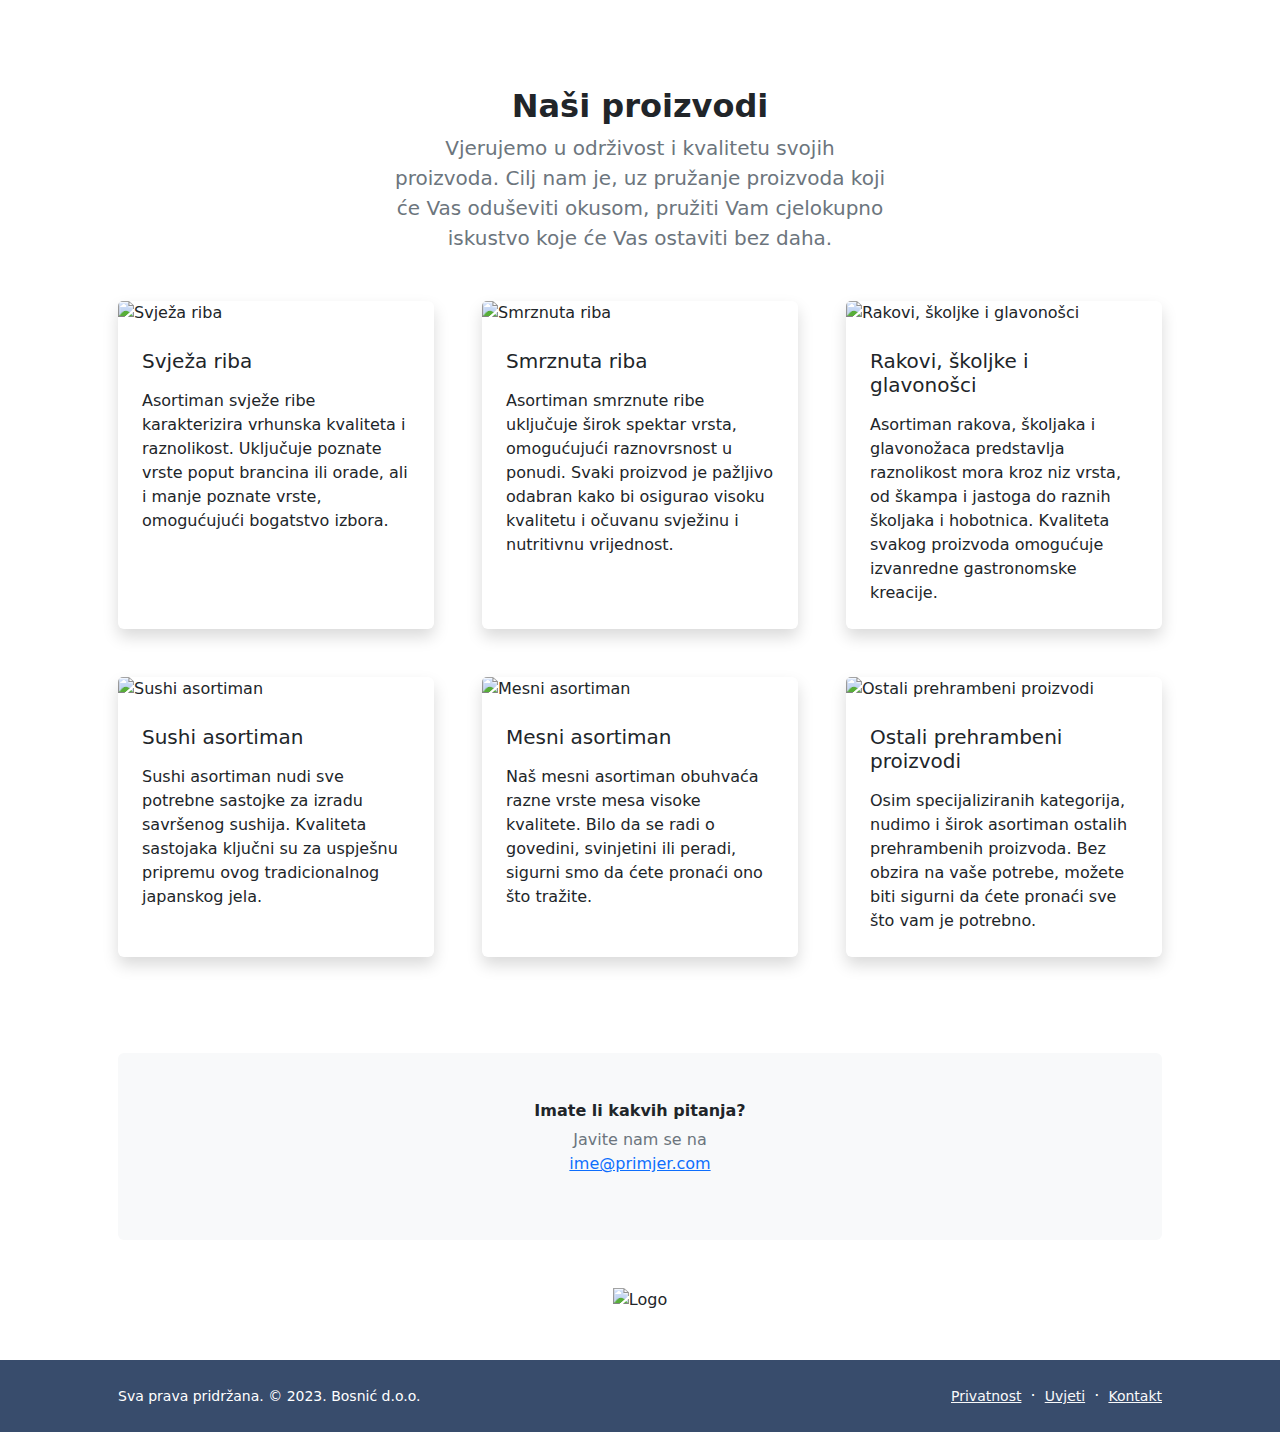
==== commit 088d116a: "Update index.html" ====
--- a/index.html
+++ b/index.html
@@ -158,8 +158,7 @@
                             </div>
                         </div>
                     </div>
-                </div>
-		<!-- Call to action-->
+			<!-- Call to action-->
                 <div class="col-auto">
                         <div class="card border-0 bg-light mt-xl-5">
                         <div class="card-body p-4 py-lg-5">
@@ -175,6 +174,7 @@
                                 </div>
                         </div>
                         </div>
+                </div>
                 </div>
                 <div class="d-flex align-items-center justify-content-center">
                         <img src="/bosnic/assets/logo.png" alt="Logo" style="max-height: 250px; max-width: 200px;">
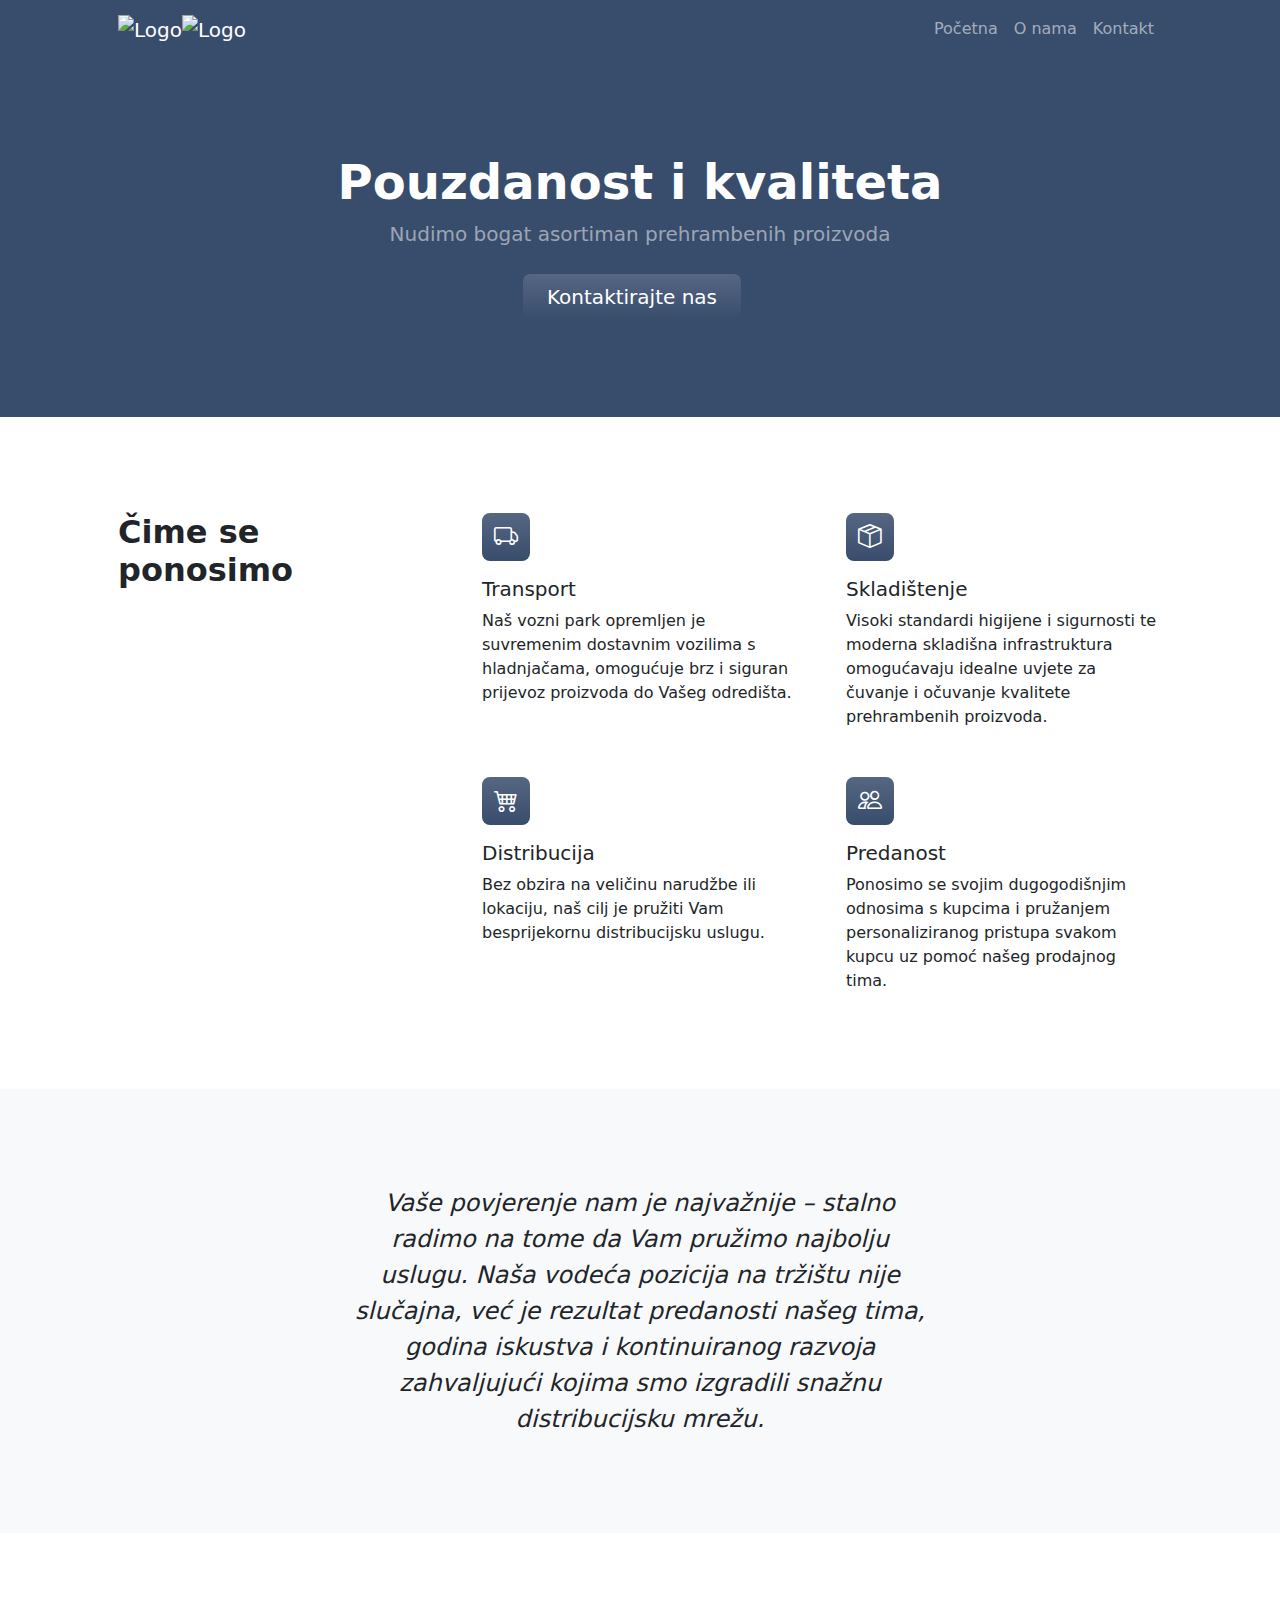
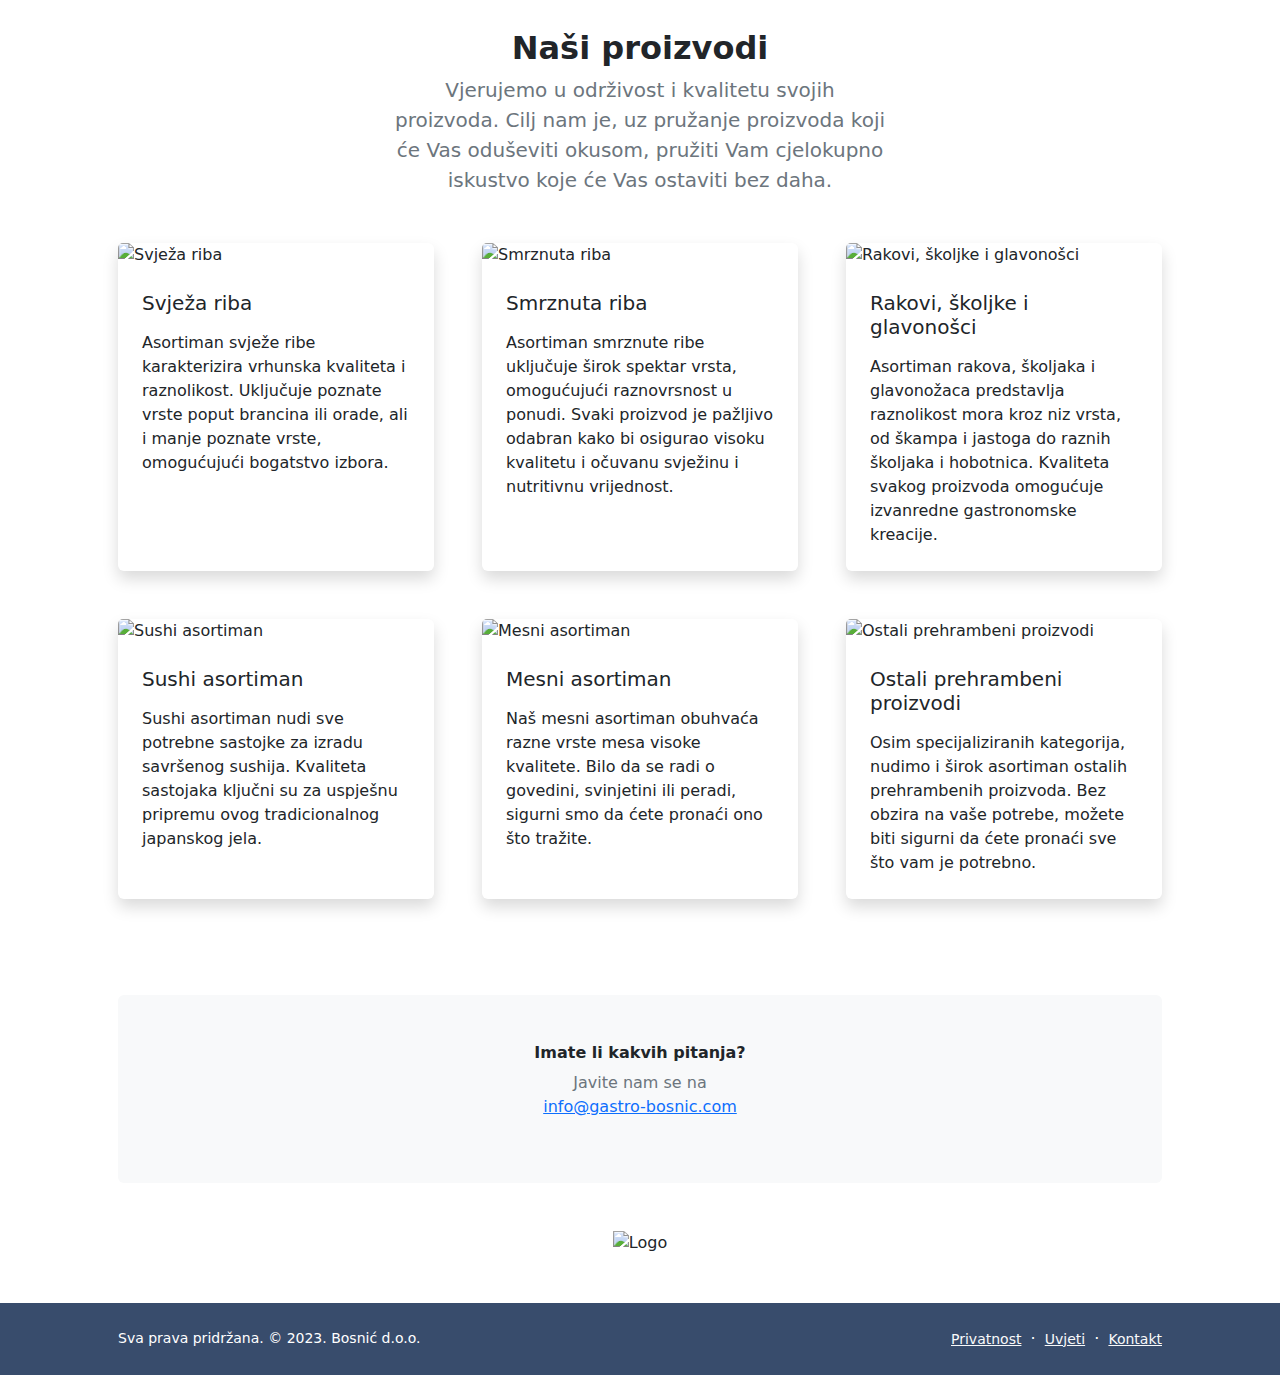
==== commit baf524e7: "Update" ====
--- a/index.html
+++ b/index.html
@@ -34,14 +34,12 @@
             <!-- Header-->
             <header class="bg-dark py-5 bg-img-fish">
                 <div class="container px-5">
-                    <div class="row gx-5 align-items-center justify-content-center">
-                        <div class="col-lg-8 col-xl-7 col-xxl-6">
-                            <div class="my-5 text-center text-xl-start">
-                                <h1 class="display-5 fw-bolder text-white mb-2">Najbolji izbor za svježe plodove mora</h1>
+                    <div class="row justify-content-center">
+                        <div class="col-lg-8 col-xxl-6">
+                            <div class="text-center my-5">
+                                <h1 class="fw-bolder display-5 text-white mb-2">Pouzdanost i kvaliteta</h1>
                                 <p class="lead fw-normal text-white-50 mb-4">Nudimo bogat asortiman prehrambenih proizvoda</p>
-                                <div class="d-grid gap-3 d-sm-flex justify-content-sm-center justify-content-xl-start">
-                                    <a class="btn bg-primary bg-gradient btn-primary btn-lg px-4 me-sm-3" href="kontakt.html">Kontaktirajte nas</a>
-                                </div>
+                                <a class="btn bg-primary bg-gradient btn-primary btn-lg px-4 me-sm-3" href="kontakt.html">Kontaktirajte nas</a>
                             </div>
                         </div>
                     </div>
@@ -168,7 +166,7 @@
                                         <p class="text-muted">
                                         Javite nam se na
                                         <br />
-                                        <a href="#!">ime@primjer.com</a>
+                                        <a href="mailto:info@gastro-bosnic.com">info@gastro-bosnic.com</a>
                                         </p>
                                 </div>
                                 </div>
@@ -187,11 +185,11 @@
                 <div class="row align-items-center justify-content-between flex-column flex-sm-row">
                     <div class="col-auto"><div class="small m-0 text-white">Sva prava pridržana. &copy; 2023. Bosnić d.o.o.</div></div>
                     <div class="col-auto">
-                        <a class="link-light small" href="#!">Privatnost</a>
+                        <a class="link-light small" href="privatnost.html">Privatnost</a>
                         <span class="text-white mx-1">&middot;</span>
-                        <a class="link-light small" href="#!">Uvjeti</a>
+                        <a class="link-light small" href="uvjeti.html">Uvjeti</a>
                         <span class="text-white mx-1">&middot;</span>
-                        <a class="link-light small" href="#!">Kontakt</a>
+                        <a class="link-light small" href="kontakt.html">Kontakt</a>
                     </div>
                 </div>
             </div>
